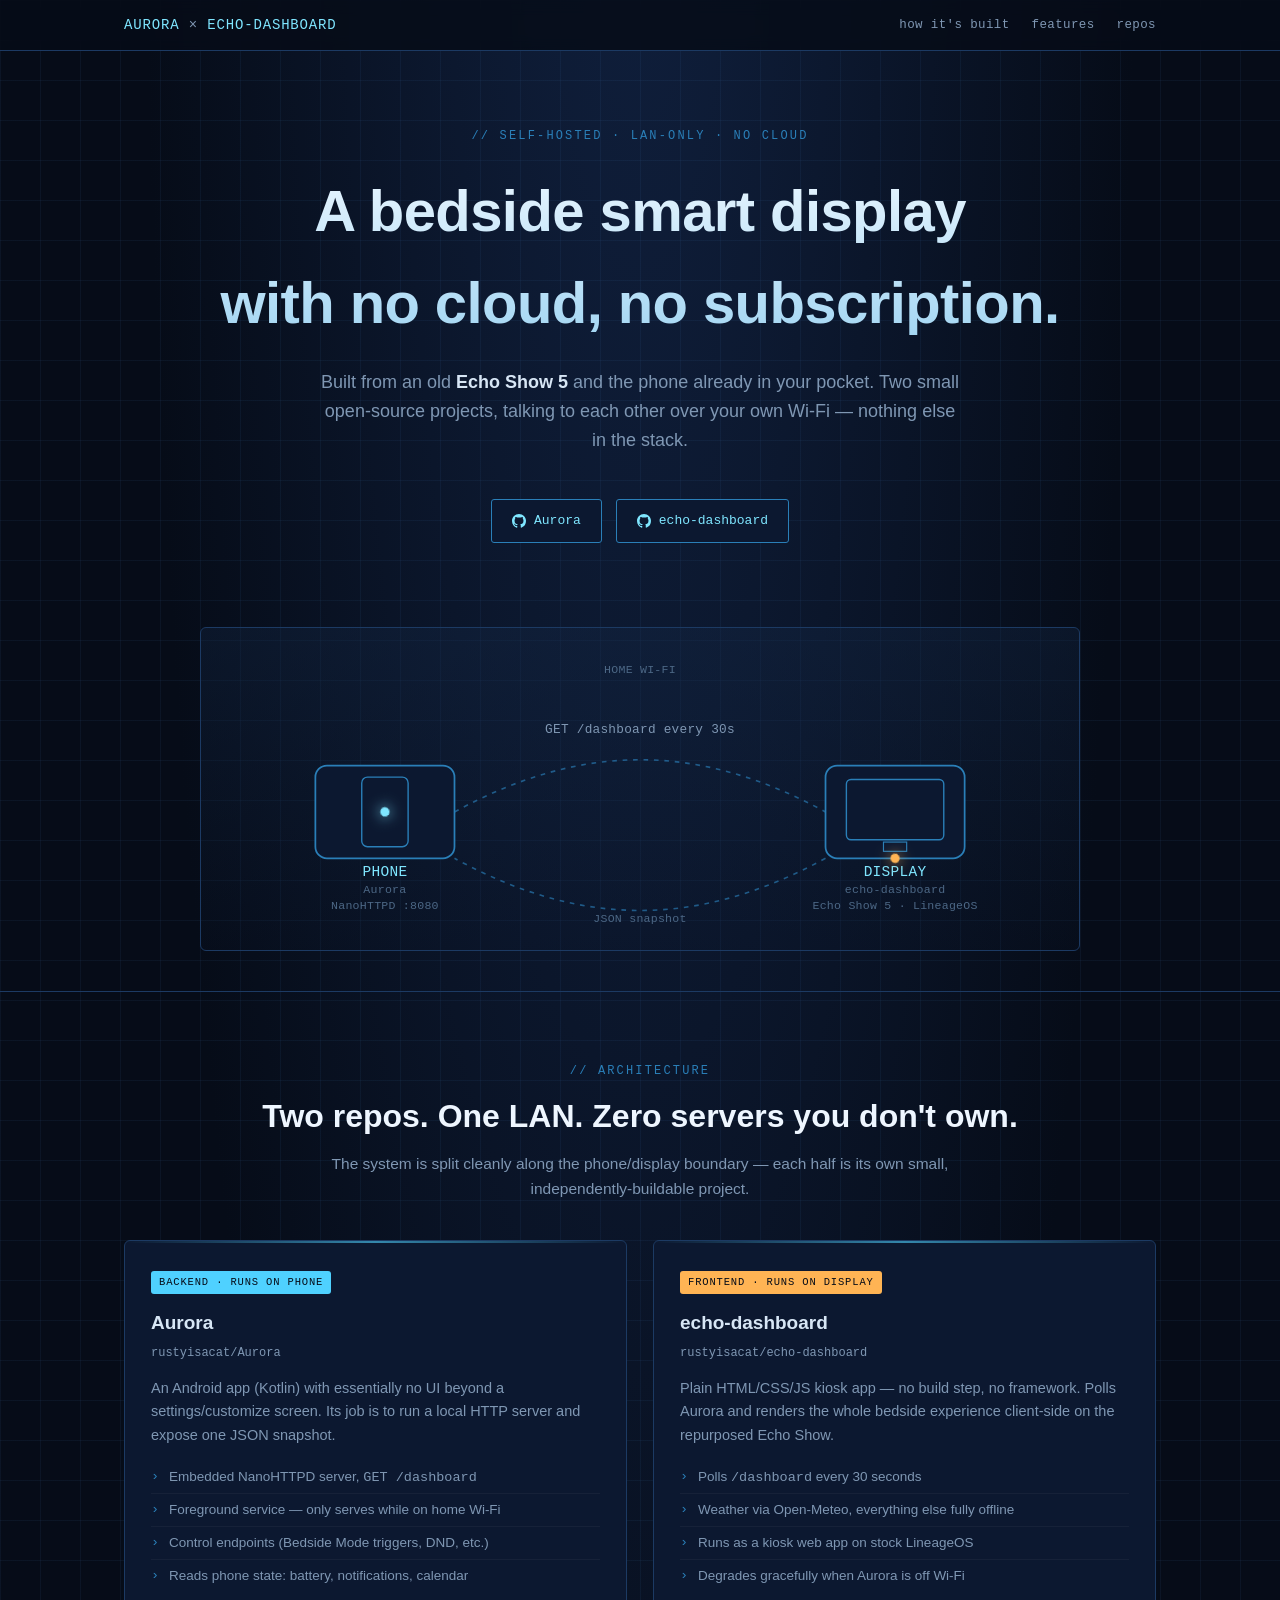
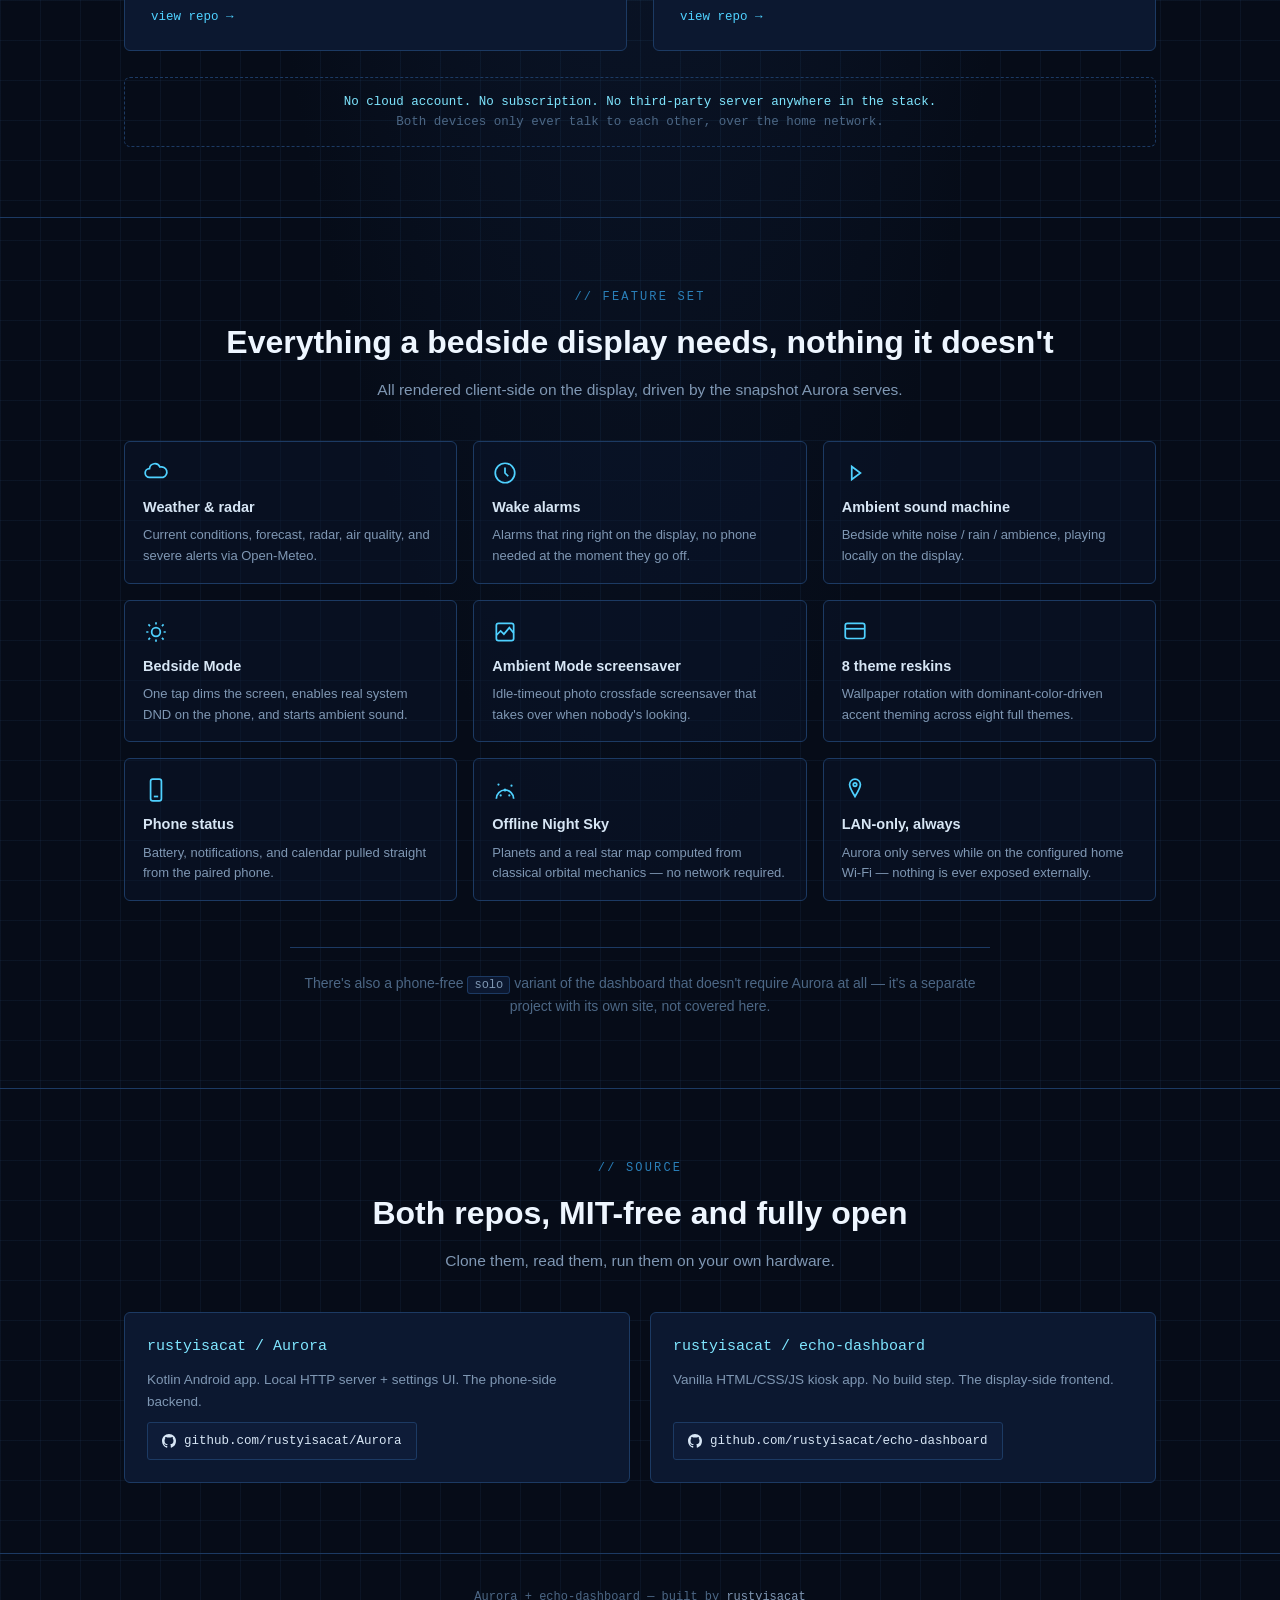
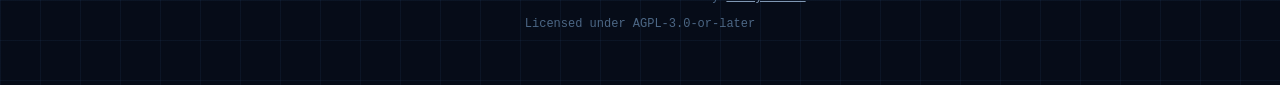
==== docs/index.html @ cd474be0 "Add GitHub Pages landing site" ====
<!DOCTYPE html>
<html lang="en">
<head>
<meta charset="UTF-8">
<meta name="viewport" content="width=device-width, initial-scale=1.0">
<title>Aurora + echo-dashboard — a bedside smart display with no cloud</title>
<meta name="description" content="A self-hosted, two-device bedside smart display. No cloud account, no subscription, no third-party server. Built from an old Echo Show and an Android phone.">
<style>
  :root {
    --bg: #060c18;
    --bg2: #0a1428;
    --panel: #0c1830;
    --panel-border: #1c3a63;
    --grid-line: rgba(70, 130, 200, 0.08);
    --blue: #4fd1ff;
    --blue-dim: #2a7fb8;
    --blue-glow: #7fe6ff;
    --accent: #ffb454;
    --text: #d7e6f5;
    --text-dim: #7f97b3;
    --text-faint: #4c6785;
    --mono: "IBM Plex Mono", "SFMono-Regular", Consolas, "Liberation Mono", Menlo, monospace;
    --sans: -apple-system, BlinkMacSystemFont, "Segoe UI", Roboto, Helvetica, Arial, sans-serif;
  }

  * { box-sizing: border-box; }

  html { scroll-behavior: smooth; }

  body {
    margin: 0;
    background:
      linear-gradient(var(--grid-line) 1px, transparent 1px) 0 0 / 40px 40px,
      linear-gradient(90deg, var(--grid-line) 1px, transparent 1px) 0 0 / 40px 40px,
      radial-gradient(ellipse at 50% -10%, #10203e 0%, var(--bg) 55%);
    background-color: var(--bg);
    color: var(--text);
    font-family: var(--sans);
    line-height: 1.6;
  }

  a { color: var(--blue); }

  .mono { font-family: var(--mono); }

  .wrap {
    max-width: 1080px;
    margin: 0 auto;
    padding: 0 24px;
  }

  /* ---------- top bar ---------- */
  .topbar {
    position: sticky;
    top: 0;
    z-index: 50;
    background: rgba(6, 12, 24, 0.85);
    backdrop-filter: blur(8px);
    border-bottom: 1px solid var(--panel-border);
  }
  .topbar .wrap {
    display: flex;
    align-items: center;
    justify-content: space-between;
    padding-top: 14px;
    padding-bottom: 14px;
  }
  .brand {
    font-family: var(--mono);
    font-size: 14px;
    letter-spacing: 0.06em;
    color: var(--blue-glow);
  }
  .brand .dim { color: var(--text-dim); }
  .navlinks { display: flex; gap: 22px; }
  .navlinks a {
    font-family: var(--mono);
    font-size: 12.5px;
    text-decoration: none;
    color: var(--text-dim);
    letter-spacing: 0.03em;
    transition: color .15s;
  }
  .navlinks a:hover { color: var(--blue-glow); }

  /* ---------- hero ---------- */
  .hero {
    padding: 76px 0 40px;
    text-align: center;
    position: relative;
  }
  .kicker {
    font-family: var(--mono);
    font-size: 12px;
    letter-spacing: 0.18em;
    text-transform: uppercase;
    color: var(--blue-dim);
    margin-bottom: 18px;
  }
  .kicker::before { content: "// "; color: var(--blue-dim); }
  h1 {
    font-size: clamp(34px, 6vw, 58px);
    margin: 0 0 18px;
    letter-spacing: -0.01em;
    background: linear-gradient(180deg, #eaf6ff 0%, #9fd4f2 100%);
    -webkit-background-clip: text;
    background-clip: text;
    color: transparent;
  }
  .pitch {
    max-width: 640px;
    margin: 0 auto 44px;
    font-size: 18px;
    color: var(--text-dim);
  }
  .pitch b { color: var(--text); font-weight: 600; }

  .cta-row {
    display: flex;
    gap: 14px;
    justify-content: center;
    flex-wrap: wrap;
    margin-bottom: 64px;
  }
  .btn {
    font-family: var(--mono);
    font-size: 13px;
    text-decoration: none;
    padding: 11px 20px;
    border-radius: 3px;
    border: 1px solid var(--panel-border);
    color: var(--text);
    background: var(--panel);
    display: inline-flex;
    align-items: center;
    gap: 8px;
    transition: border-color .15s, background .15s, transform .15s;
  }
  .btn:hover { border-color: var(--blue); background: #0e1c38; transform: translateY(-1px); }
  .btn.primary { border-color: var(--blue-dim); color: var(--blue-glow); }
  .btn svg { width: 14px; height: 14px; }

  /* ---------- diagram ---------- */
  .diagram-wrap {
    position: relative;
    max-width: 900px;
    margin: 0 auto;
    padding: 20px 10px 0;
  }
  .diagram-frame {
    border: 1px solid var(--panel-border);
    border-radius: 6px;
    background: linear-gradient(180deg, rgba(20,40,70,0.35), rgba(10,20,40,0.15));
    padding: 10px;
  }
  .diagram-frame svg { display: block; width: 100%; height: auto; }

  .diag-label {
    font-family: var(--mono);
    fill: var(--text-dim);
    font-size: 11px;
    letter-spacing: 0.02em;
  }
  .diag-label.title { fill: var(--blue-glow); font-size: 12.5px; }
  .diag-label.dim { fill: var(--text-faint); font-size: 10px; }

  .node-box {
    fill: var(--panel);
    stroke: var(--panel-border);
    stroke-width: 1.5;
  }
  .node-box.active { stroke: var(--blue-dim); }

  .conn-line {
    stroke: var(--blue-dim);
    stroke-width: 1.4;
    fill: none;
    stroke-dasharray: 4 5;
    opacity: 0.65;
  }

  .pulse-dot {
    fill: var(--blue-glow);
    filter: drop-shadow(0 0 6px var(--blue-glow));
  }

  .beacon {
    fill: none;
    stroke: var(--blue);
    stroke-width: 1;
    opacity: 0;
  }

  @keyframes travel {
    0%   { offset-distance: 0%; opacity: 0; }
    6%   { opacity: 1; }
    92%  { opacity: 1; }
    100% { offset-distance: 100%; opacity: 0; }
  }
  .pulse-dot {
    offset-path: path("M 150,150 C 320,90 420,90 590,150");
    animation: travel 3.8s linear infinite;
  }
  .pulse-dot.reverse {
    offset-path: path("M 590,190 C 420,250 320,250 150,190");
    animation: travel 3.8s linear infinite;
    animation-delay: 1.9s;
    fill: var(--accent);
    filter: drop-shadow(0 0 6px var(--accent));
  }

  @keyframes ring {
    0%   { opacity: 0; }
    5%   { opacity: 0.9; }
    100% { opacity: 0; }
  }
  .wifi-arc { animation: ring 3s ease-out infinite; transform-origin: 370px 60px; }
  .wifi-arc.a2 { animation-delay: .35s; }
  .wifi-arc.a3 { animation-delay: .7s; }

  /* ---------- sections ---------- */
  section { padding: 70px 0; border-top: 1px solid var(--panel-border); }
  .section-head { margin-bottom: 38px; text-align: center; }
  .section-head .kicker { margin-bottom: 10px; }
  h2 {
    font-size: clamp(24px, 4vw, 32px);
    margin: 0 0 10px;
    color: #eef6ff;
  }
  .section-sub {
    color: var(--text-dim);
    max-width: 620px;
    margin: 0 auto;
    font-size: 15.5px;
  }

  /* how it's built */
  .split {
    display: grid;
    grid-template-columns: 1fr 1fr;
    gap: 26px;
  }
  @media (max-width: 720px) { .split { grid-template-columns: 1fr; } }

  .panel {
    border: 1px solid var(--panel-border);
    background: var(--panel);
    border-radius: 6px;
    padding: 26px 26px 22px;
    position: relative;
    overflow: hidden;
  }
  .panel::before {
    content: "";
    position: absolute;
    top: 0; left: 0; right: 0;
    height: 2px;
    background: linear-gradient(90deg, transparent, var(--blue), transparent);
    opacity: .6;
  }
  .panel-tag {
    display: inline-block;
    font-family: var(--mono);
    font-size: 10.5px;
    letter-spacing: 0.08em;
    text-transform: uppercase;
    color: var(--bg);
    background: var(--blue);
    padding: 3px 8px;
    border-radius: 3px;
    margin-bottom: 14px;
  }
  .panel-tag.alt { background: var(--accent); }
  .panel h3 { margin: 0 0 6px; font-size: 19px; color: var(--text); }
  .panel .repo {
    font-family: var(--mono);
    font-size: 12px;
    color: var(--text-dim);
    margin-bottom: 14px;
    display: block;
  }
  .panel p { color: var(--text-dim); font-size: 14.5px; margin: 0 0 14px; }
  .panel ul {
    margin: 0;
    padding-left: 0;
    list-style: none;
    font-size: 13.5px;
    color: var(--text-dim);
  }
  .panel ul li {
    padding: 5px 0 5px 18px;
    position: relative;
    border-top: 1px solid rgba(255,255,255,0.04);
  }
  .panel ul li:first-child { border-top: none; }
  .panel ul li::before {
    content: "›";
    position: absolute;
    left: 0;
    color: var(--blue-dim);
    font-family: var(--mono);
  }
  .panel a.repolink {
    display: inline-flex;
    align-items: center;
    gap: 6px;
    margin-top: 16px;
    font-family: var(--mono);
    font-size: 12.5px;
    text-decoration: none;
    color: var(--blue);
  }
  .panel a.repolink:hover { color: var(--blue-glow); }

  .lan-note {
    margin-top: 26px;
    text-align: center;
    font-family: var(--mono);
    font-size: 12.5px;
    color: var(--text-faint);
    border: 1px dashed var(--panel-border);
    border-radius: 6px;
    padding: 14px 18px;
  }
  .lan-note b { color: var(--blue-glow); font-weight: 500; }

  /* features */
  .feature-grid {
    display: grid;
    grid-template-columns: repeat(3, 1fr);
    gap: 16px;
  }
  @media (max-width: 860px) { .feature-grid { grid-template-columns: repeat(2, 1fr); } }
  @media (max-width: 560px) { .feature-grid { grid-template-columns: 1fr; } }

  .feature {
    border: 1px solid var(--panel-border);
    background: rgba(12, 24, 48, 0.4);
    border-radius: 6px;
    padding: 18px 18px 16px;
    transition: border-color .15s, background .15s;
  }
  .feature:hover { border-color: var(--blue-dim); background: rgba(12,24,48,0.7); }
  .feature .icon {
    width: 26px; height: 26px;
    margin-bottom: 10px;
    color: var(--blue);
  }
  .feature .icon svg { width: 100%; height: 100%; }
  .feature h4 {
    margin: 0 0 6px;
    font-size: 14.5px;
    color: var(--text);
    font-weight: 600;
  }
  .feature p {
    margin: 0;
    font-size: 13px;
    color: var(--text-dim);
  }

  /* solo note */
  .solo-note {
    max-width: 700px;
    margin: 46px auto 0;
    text-align: center;
    font-size: 14px;
    color: var(--text-faint);
    border-top: 1px solid var(--panel-border);
    padding-top: 24px;
  }
  .solo-note .mono-tag {
    font-family: var(--mono);
    color: var(--text-dim);
    background: var(--panel);
    border: 1px solid var(--panel-border);
    padding: 1px 6px;
    border-radius: 3px;
    font-size: 12px;
  }

  /* repos section */
  .repo-grid {
    display: grid;
    grid-template-columns: 1fr 1fr;
    gap: 20px;
  }
  @media (max-width: 720px) { .repo-grid { grid-template-columns: 1fr; } }
  .repo-card {
    border: 1px solid var(--panel-border);
    border-radius: 6px;
    padding: 22px;
    background: var(--panel);
    display: flex;
    flex-direction: column;
    gap: 10px;
  }
  .repo-card .name {
    font-family: var(--mono);
    color: var(--blue-glow);
    font-size: 15px;
  }
  .repo-card .desc { color: var(--text-dim); font-size: 13.5px; }
  .repo-card a.gh {
    margin-top: auto;
    align-self: flex-start;
    font-family: var(--mono);
    font-size: 12.5px;
    color: var(--text);
    background: #0e1c38;
    border: 1px solid var(--panel-border);
    padding: 8px 14px;
    border-radius: 3px;
    text-decoration: none;
    display: inline-flex;
    align-items: center;
    gap: 8px;
  }
  .repo-card a.gh:hover { border-color: var(--blue); color: var(--blue-glow); }

  footer {
    border-top: 1px solid var(--panel-border);
    padding: 34px 0 50px;
    text-align: center;
    color: var(--text-faint);
    font-family: var(--mono);
    font-size: 12px;
  }
  footer a { color: var(--text-dim); }
  footer .license { margin-top: 8px; }
</style>
</head>
<body>

<div class="topbar">
  <div class="wrap">
    <div class="brand">AURORA <span class="dim">×</span> ECHO-DASHBOARD</div>
    <div class="navlinks">
      <a href="#built">how it's built</a>
      <a href="#features">features</a>
      <a href="#repos">repos</a>
    </div>
  </div>
</div>

<header class="hero">
  <div class="wrap">
    <div class="kicker">self-hosted · LAN-only · no cloud</div>
    <h1>A bedside smart display<br>with no cloud, no subscription.</h1>
    <p class="pitch">Built from an old <b>Echo Show 5</b> and the phone already in your pocket. Two small
    open-source projects, talking to each other over your own Wi-Fi — nothing else in the stack.</p>

    <div class="cta-row">
      <a class="btn primary" href="https://github.com/rustyisacat/Aurora" target="_blank" rel="noopener">
        <svg viewBox="0 0 16 16"><path fill="currentColor" d="M8 0C3.58 0 0 3.58 0 8c0 3.54 2.29 6.53 5.47 7.59.4.07.55-.17.55-.38 0-.19-.01-.82-.01-1.49-2.01.37-2.53-.49-2.69-.94-.09-.23-.48-.94-.82-1.13-.28-.15-.68-.52-.01-.53.63-.01 1.08.58 1.23.82.72 1.21 1.87.87 2.33.66.07-.52.28-.87.51-1.07-1.78-.2-3.64-.89-3.64-3.95 0-.87.31-1.59.82-2.15-.08-.2-.36-1.02.08-2.12 0 0 .67-.21 2.2.82.64-.18 1.32-.27 2-.27.68 0 1.36.09 2 .27 1.53-1.04 2.2-.82 2.2-.82.44 1.1.16 1.92.08 2.12.51.56.82 1.27.82 2.15 0 3.07-1.87 3.75-3.65 3.95.29.25.54.73.54 1.48 0 1.07-.01 1.93-.01 2.2 0 .21.15.46.55.38A8.01 8.01 0 0 0 16 8c0-4.42-3.58-8-8-8z"/></svg>
        Aurora
      </a>
      <a class="btn primary" href="https://github.com/rustyisacat/echo-dashboard" target="_blank" rel="noopener">
        <svg viewBox="0 0 16 16"><path fill="currentColor" d="M8 0C3.58 0 0 3.58 0 8c0 3.54 2.29 6.53 5.47 7.59.4.07.55-.17.55-.38 0-.19-.01-.82-.01-1.49-2.01.37-2.53-.49-2.69-.94-.09-.23-.48-.94-.82-1.13-.28-.15-.68-.52-.01-.53.63-.01 1.08.58 1.23.82.72 1.21 1.87.87 2.33.66.07-.52.28-.87.51-1.07-1.78-.2-3.64-.89-3.64-3.95 0-.87.31-1.59.82-2.15-.08-.2-.36-1.02.08-2.12 0 0 .67-.21 2.2.82.64-.18 1.32-.27 2-.27.68 0 1.36.09 2 .27 1.53-1.04 2.2-.82 2.2-.82.44 1.1.16 1.92.08 2.12.51.56.82 1.27.82 2.15 0 3.07-1.87 3.75-3.65 3.95.29.25.54.73.54 1.48 0 1.07-.01 1.93-.01 2.2 0 .21.15.46.55.38A8.01 8.01 0 0 0 16 8c0-4.42-3.58-8-8-8z"/></svg>
        echo-dashboard
      </a>
    </div>

    <div class="diagram-wrap">
      <div class="diagram-frame">
        <svg viewBox="0 0 740 260" xmlns="http://www.w3.org/2000/svg">
          <!-- wifi ring emitter (phone) -->
          <g transform="translate(370,60)">
            <circle class="wifi-arc" r="14" stroke="var(--blue)" fill="none" opacity="0"/>
            <circle class="wifi-arc a2" r="24" stroke="var(--blue)" fill="none" opacity="0"/>
            <circle class="wifi-arc a3" r="34" stroke="var(--blue)" fill="none" opacity="0"/>
          </g>
          <text x="370" y="30" text-anchor="middle" class="diag-label dim">HOME WI-FI</text>

          <!-- phone node -->
          <rect x="90" y="110" width="120" height="80" rx="10" class="node-box active"/>
          <rect x="130" y="120" width="40" height="60" rx="5" fill="none" stroke="var(--blue-dim)" stroke-width="1.2"/>
          <text x="150" y="205" text-anchor="middle" class="diag-label title">PHONE</text>
          <text x="150" y="220" text-anchor="middle" class="diag-label dim">Aurora</text>
          <text x="150" y="234" text-anchor="middle" class="diag-label dim">NanoHTTPD :8080</text>

          <!-- display node -->
          <rect x="530" y="110" width="120" height="80" rx="10" class="node-box active"/>
          <rect x="548" y="122" width="84" height="52" rx="4" fill="none" stroke="var(--blue-dim)" stroke-width="1.2"/>
          <rect x="580" y="176" width="20" height="8" fill="none" stroke="var(--blue-dim)" stroke-width="1"/>
          <text x="590" y="205" text-anchor="middle" class="diag-label title">DISPLAY</text>
          <text x="590" y="220" text-anchor="middle" class="diag-label dim">echo-dashboard</text>
          <text x="590" y="234" text-anchor="middle" class="diag-label dim">Echo Show 5 · LineageOS</text>

          <!-- connecting lines -->
          <path class="conn-line" d="M 210,150 C 320,90 420,90 530,150"/>
          <path class="conn-line" d="M 530,190 C 420,250 320,250 210,190"/>

          <!-- traveling pulses -->
          <circle class="pulse-dot" r="4"/>
          <circle class="pulse-dot reverse" r="4"/>

          <text x="370" y="82" text-anchor="middle" class="diag-label mono">GET /dashboard every 30s</text>
          <text x="370" y="245" text-anchor="middle" class="diag-label dim mono">JSON snapshot</text>
        </svg>
      </div>
    </div>
  </div>
</header>

<section id="built">
  <div class="wrap">
    <div class="section-head">
      <div class="kicker">architecture</div>
      <h2>Two repos. One LAN. Zero servers you don't own.</h2>
      <p class="section-sub">The system is split cleanly along the phone/display boundary — each half is its own
      small, independently-buildable project.</p>
    </div>

    <div class="split">
      <div class="panel">
        <span class="panel-tag">backend · runs on phone</span>
        <h3>Aurora</h3>
        <span class="repo mono">rustyisacat/Aurora</span>
        <p>An Android app (Kotlin) with essentially no UI beyond a settings/customize screen. Its job is to run a
        local HTTP server and expose one JSON snapshot.</p>
        <ul>
          <li>Embedded NanoHTTPD server, <code class="mono">GET /dashboard</code></li>
          <li>Foreground service — only serves while on home Wi-Fi</li>
          <li>Control endpoints (Bedside Mode triggers, DND, etc.)</li>
          <li>Reads phone state: battery, notifications, calendar</li>
        </ul>
        <a class="repolink" href="https://github.com/rustyisacat/Aurora" target="_blank" rel="noopener">view repo →</a>
      </div>

      <div class="panel">
        <span class="panel-tag alt">frontend · runs on display</span>
        <h3>echo-dashboard</h3>
        <span class="repo mono">rustyisacat/echo-dashboard</span>
        <p>Plain HTML/CSS/JS kiosk app — no build step, no framework. Polls Aurora and renders the whole bedside
        experience client-side on the repurposed Echo Show.</p>
        <ul>
          <li>Polls <code class="mono">/dashboard</code> every 30 seconds</li>
          <li>Weather via Open-Meteo, everything else fully offline</li>
          <li>Runs as a kiosk web app on stock LineageOS</li>
          <li>Degrades gracefully when Aurora is off Wi-Fi</li>
        </ul>
        <a class="repolink" href="https://github.com/rustyisacat/echo-dashboard" target="_blank" rel="noopener">view repo →</a>
      </div>
    </div>

    <div class="lan-note">
      <b>No cloud account. No subscription. No third-party server anywhere in the stack.</b><br>
      Both devices only ever talk to each other, over the home network.
    </div>
  </div>
</section>

<section id="features">
  <div class="wrap">
    <div class="section-head">
      <div class="kicker">feature set</div>
      <h2>Everything a bedside display needs, nothing it doesn't</h2>
      <p class="section-sub">All rendered client-side on the display, driven by the snapshot Aurora serves.</p>
    </div>

    <div class="feature-grid">
      <div class="feature">
        <div class="icon"><svg viewBox="0 0 24 24" fill="none" stroke="currentColor" stroke-width="1.6"><path d="M6 16a4 4 0 010-8 5 5 0 019.6-1.5A4.5 4.5 0 0118.5 16H6z"/></svg></div>
        <h4>Weather &amp; radar</h4>
        <p>Current conditions, forecast, radar, air quality, and severe alerts via Open-Meteo.</p>
      </div>
      <div class="feature">
        <div class="icon"><svg viewBox="0 0 24 24" fill="none" stroke="currentColor" stroke-width="1.6"><circle cx="12" cy="12" r="9"/><path d="M12 7v5l3 3"/></svg></div>
        <h4>Wake alarms</h4>
        <p>Alarms that ring right on the display, no phone needed at the moment they go off.</p>
      </div>
      <div class="feature">
        <div class="icon"><svg viewBox="0 0 24 24" fill="none" stroke="currentColor" stroke-width="1.6"><path d="M9 18V6l8 6-8 6z"/></svg></div>
        <h4>Ambient sound machine</h4>
        <p>Bedside white noise / rain / ambience, playing locally on the display.</p>
      </div>
      <div class="feature">
        <div class="icon"><svg viewBox="0 0 24 24" fill="none" stroke="currentColor" stroke-width="1.6"><path d="M12 3v2M12 19v2M5 5l1.5 1.5M17.5 17.5L19 19M3 12h2M19 12h2M5 19l1.5-1.5M17.5 6.5L19 5"/><circle cx="12" cy="12" r="4"/></svg></div>
        <h4>Bedside Mode</h4>
        <p>One tap dims the screen, enables real system DND on the phone, and starts ambient sound.</p>
      </div>
      <div class="feature">
        <div class="icon"><svg viewBox="0 0 24 24" fill="none" stroke="currentColor" stroke-width="1.6"><rect x="4" y="4" width="16" height="16" rx="2"/><path d="M4 15l4-4 3 3 5-6 4 5"/></svg></div>
        <h4>Ambient Mode screensaver</h4>
        <p>Idle-timeout photo crossfade screensaver that takes over when nobody's looking.</p>
      </div>
      <div class="feature">
        <div class="icon"><svg viewBox="0 0 24 24" fill="none" stroke="currentColor" stroke-width="1.6"><rect x="3" y="4" width="18" height="14" rx="2"/><path d="M3 9h18"/></svg></div>
        <h4>8 theme reskins</h4>
        <p>Wallpaper rotation with dominant-color-driven accent theming across eight full themes.</p>
      </div>
      <div class="feature">
        <div class="icon"><svg viewBox="0 0 24 24" fill="none" stroke="currentColor" stroke-width="1.6"><rect x="7" y="2" width="10" height="20" rx="2"/><path d="M10 18h4"/></svg></div>
        <h4>Phone status</h4>
        <p>Battery, notifications, and calendar pulled straight from the paired phone.</p>
      </div>
      <div class="feature">
        <div class="icon"><svg viewBox="0 0 24 24" fill="none" stroke="currentColor" stroke-width="1.6"><circle cx="12" cy="12" r="1.4" fill="currentColor" stroke="none"/><circle cx="6" cy="7" r="1" fill="currentColor" stroke="none"/><circle cx="18" cy="8" r="1" fill="currentColor" stroke="none"/><circle cx="16" cy="17" r="1" fill="currentColor" stroke="none"/><circle cx="8" cy="17" r="1" fill="currentColor" stroke="none"/><path d="M4 20a8 8 0 0116 0"/></svg></div>
        <h4>Offline Night Sky</h4>
        <p>Planets and a real star map computed from classical orbital mechanics — no network required.</p>
      </div>
      <div class="feature">
        <div class="icon"><svg viewBox="0 0 24 24" fill="none" stroke="currentColor" stroke-width="1.6"><path d="M12 2a5 5 0 015 5c0 3-5 11-5 11S7 10 7 7a5 5 0 015-5z"/><circle cx="12" cy="7" r="1.6"/></svg></div>
        <h4>LAN-only, always</h4>
        <p>Aurora only serves while on the configured home Wi-Fi — nothing is ever exposed externally.</p>
      </div>
    </div>

    <div class="solo-note">
      There's also a phone-free <span class="mono-tag">solo</span> variant of the dashboard that doesn't require
      Aurora at all — it's a separate project with its own site, not covered here.
    </div>
  </div>
</section>

<section id="repos">
  <div class="wrap">
    <div class="section-head">
      <div class="kicker">source</div>
      <h2>Both repos, MIT-free and fully open</h2>
      <p class="section-sub">Clone them, read them, run them on your own hardware.</p>
    </div>
    <div class="repo-grid">
      <div class="repo-card">
        <span class="name">rustyisacat / Aurora</span>
        <span class="desc">Kotlin Android app. Local HTTP server + settings UI. The phone-side backend.</span>
        <a class="gh" href="https://github.com/rustyisacat/Aurora" target="_blank" rel="noopener">
          <svg viewBox="0 0 16 16" width="14" height="14"><path fill="currentColor" d="M8 0C3.58 0 0 3.58 0 8c0 3.54 2.29 6.53 5.47 7.59.4.07.55-.17.55-.38 0-.19-.01-.82-.01-1.49-2.01.37-2.53-.49-2.69-.94-.09-.23-.48-.94-.82-1.13-.28-.15-.68-.52-.01-.53.63-.01 1.08.58 1.23.82.72 1.21 1.87.87 2.33.66.07-.52.28-.87.51-1.07-1.78-.2-3.64-.89-3.64-3.95 0-.87.31-1.59.82-2.15-.08-.2-.36-1.02.08-2.12 0 0 .67-.21 2.2.82.64-.18 1.32-.27 2-.27.68 0 1.36.09 2 .27 1.53-1.04 2.2-.82 2.2-.82.44 1.1.16 1.92.08 2.12.51.56.82 1.27.82 2.15 0 3.07-1.87 3.75-3.65 3.95.29.25.54.73.54 1.48 0 1.07-.01 1.93-.01 2.2 0 .21.15.46.55.38A8.01 8.01 0 0 0 16 8c0-4.42-3.58-8-8-8z"/></svg>
          github.com/rustyisacat/Aurora
        </a>
      </div>
      <div class="repo-card">
        <span class="name">rustyisacat / echo-dashboard</span>
        <span class="desc">Vanilla HTML/CSS/JS kiosk app. No build step. The display-side frontend.</span>
        <a class="gh" href="https://github.com/rustyisacat/echo-dashboard" target="_blank" rel="noopener">
          <svg viewBox="0 0 16 16" width="14" height="14"><path fill="currentColor" d="M8 0C3.58 0 0 3.58 0 8c0 3.54 2.29 6.53 5.47 7.59.4.07.55-.17.55-.38 0-.19-.01-.82-.01-1.49-2.01.37-2.53-.49-2.69-.94-.09-.23-.48-.94-.82-1.13-.28-.15-.68-.52-.01-.53.63-.01 1.08.58 1.23.82.72 1.21 1.87.87 2.33.66.07-.52.28-.87.51-1.07-1.78-.2-3.64-.89-3.64-3.95 0-.87.31-1.59.82-2.15-.08-.2-.36-1.02.08-2.12 0 0 .67-.21 2.2.82.64-.18 1.32-.27 2-.27.68 0 1.36.09 2 .27 1.53-1.04 2.2-.82 2.2-.82.44 1.1.16 1.92.08 2.12.51.56.82 1.27.82 2.15 0 3.07-1.87 3.75-3.65 3.95.29.25.54.73.54 1.48 0 1.07-.01 1.93-.01 2.2 0 .21.15.46.55.38A8.01 8.01 0 0 0 16 8c0-4.42-3.58-8-8-8z"/></svg>
          github.com/rustyisacat/echo-dashboard
        </a>
      </div>
    </div>
  </div>
</section>

<footer>
  <div class="wrap">
    <div>Aurora + echo-dashboard — built by <a href="https://github.com/rustyisacat" target="_blank" rel="noopener">rustyisacat</a></div>
    <div class="license">Licensed under AGPL-3.0-or-later</div>
  </div>
</footer>

</body>
</html>
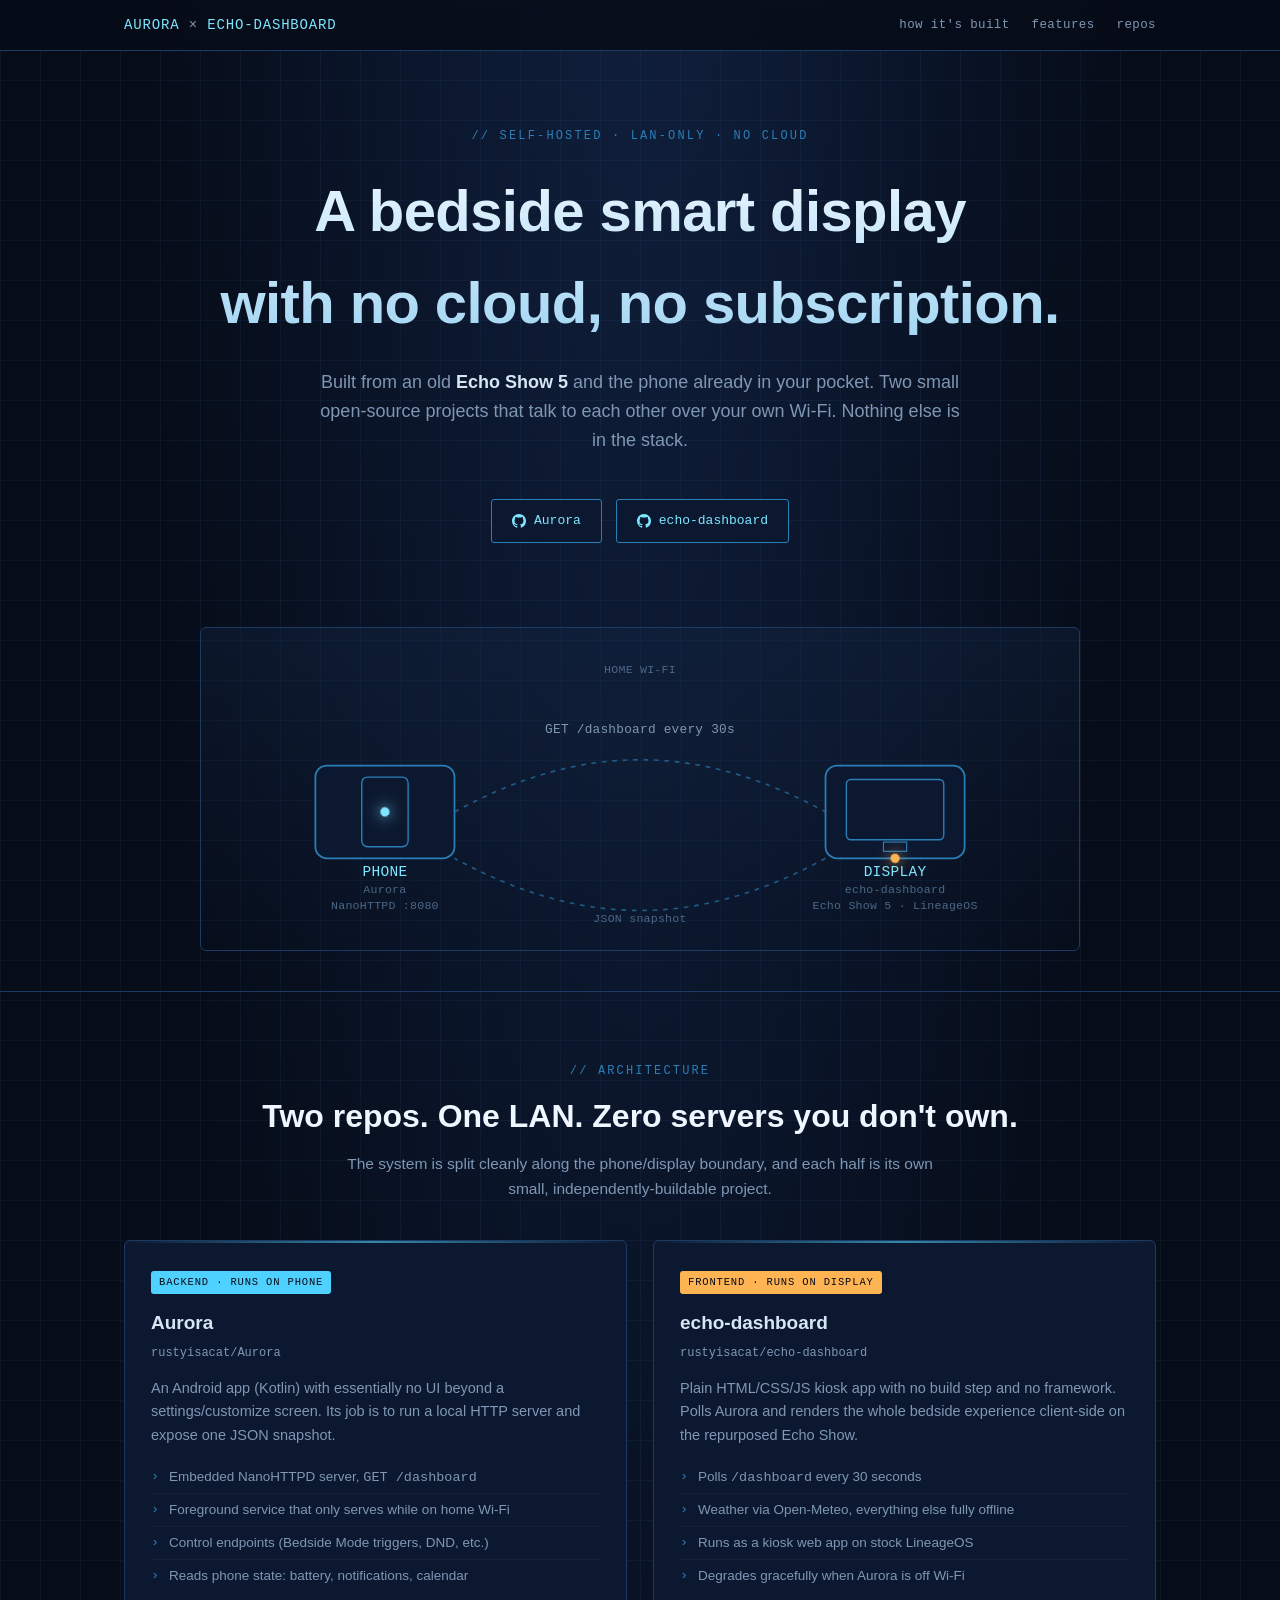
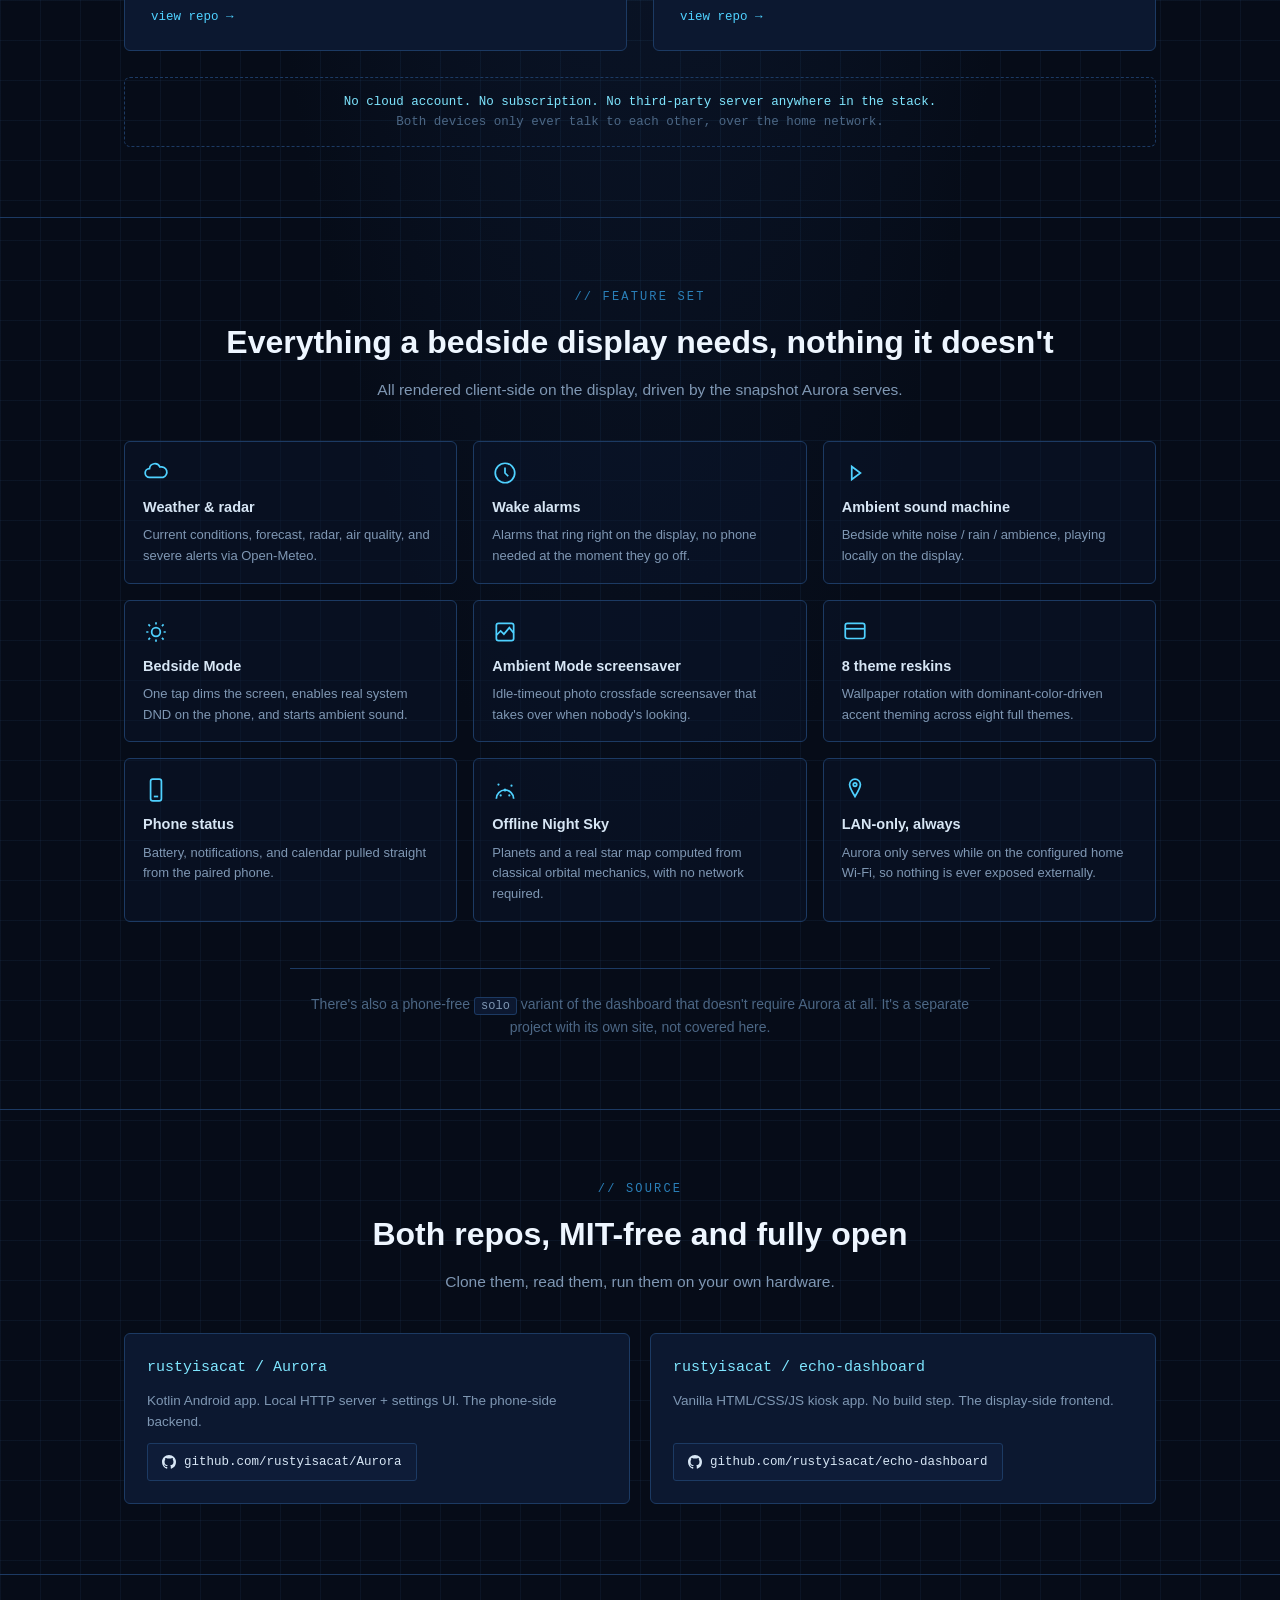
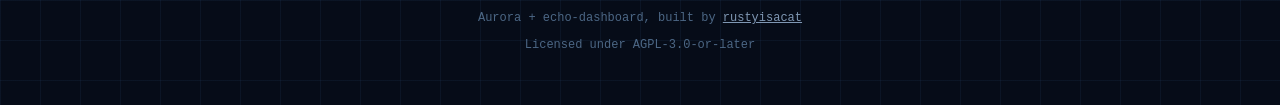
==== commit 4ce8f264: "Rewrite landing page copy without em dashes" ====
--- a/docs/index.html
+++ b/docs/index.html
@@ -3,7 +3,7 @@
 <head>
 <meta charset="UTF-8">
 <meta name="viewport" content="width=device-width, initial-scale=1.0">
-<title>Aurora + echo-dashboard — a bedside smart display with no cloud</title>
+<title>Aurora + echo-dashboard: a bedside smart display with no cloud</title>
 <meta name="description" content="A self-hosted, two-device bedside smart display. No cloud account, no subscription, no third-party server. Built from an old Echo Show and an Android phone.">
 <style>
   :root {
@@ -448,7 +448,7 @@
     <div class="kicker">self-hosted · LAN-only · no cloud</div>
     <h1>A bedside smart display<br>with no cloud, no subscription.</h1>
     <p class="pitch">Built from an old <b>Echo Show 5</b> and the phone already in your pocket. Two small
-    open-source projects, talking to each other over your own Wi-Fi — nothing else in the stack.</p>
+    open-source projects that talk to each other over your own Wi-Fi. Nothing else is in the stack.</p>
 
     <div class="cta-row">
       <a class="btn primary" href="https://github.com/rustyisacat/Aurora" target="_blank" rel="noopener">
@@ -508,7 +508,7 @@
     <div class="section-head">
       <div class="kicker">architecture</div>
       <h2>Two repos. One LAN. Zero servers you don't own.</h2>
-      <p class="section-sub">The system is split cleanly along the phone/display boundary — each half is its own
+      <p class="section-sub">The system is split cleanly along the phone/display boundary, and each half is its own
       small, independently-buildable project.</p>
     </div>
 
@@ -521,7 +521,7 @@
         local HTTP server and expose one JSON snapshot.</p>
         <ul>
           <li>Embedded NanoHTTPD server, <code class="mono">GET /dashboard</code></li>
-          <li>Foreground service — only serves while on home Wi-Fi</li>
+          <li>Foreground service that only serves while on home Wi-Fi</li>
           <li>Control endpoints (Bedside Mode triggers, DND, etc.)</li>
           <li>Reads phone state: battery, notifications, calendar</li>
         </ul>
@@ -532,7 +532,7 @@
         <span class="panel-tag alt">frontend · runs on display</span>
         <h3>echo-dashboard</h3>
         <span class="repo mono">rustyisacat/echo-dashboard</span>
-        <p>Plain HTML/CSS/JS kiosk app — no build step, no framework. Polls Aurora and renders the whole bedside
+        <p>Plain HTML/CSS/JS kiosk app with no build step and no framework. Polls Aurora and renders the whole bedside
         experience client-side on the repurposed Echo Show.</p>
         <ul>
           <li>Polls <code class="mono">/dashboard</code> every 30 seconds</li>
@@ -598,18 +598,18 @@
       <div class="feature">
         <div class="icon"><svg viewBox="0 0 24 24" fill="none" stroke="currentColor" stroke-width="1.6"><circle cx="12" cy="12" r="1.4" fill="currentColor" stroke="none"/><circle cx="6" cy="7" r="1" fill="currentColor" stroke="none"/><circle cx="18" cy="8" r="1" fill="currentColor" stroke="none"/><circle cx="16" cy="17" r="1" fill="currentColor" stroke="none"/><circle cx="8" cy="17" r="1" fill="currentColor" stroke="none"/><path d="M4 20a8 8 0 0116 0"/></svg></div>
         <h4>Offline Night Sky</h4>
-        <p>Planets and a real star map computed from classical orbital mechanics — no network required.</p>
+        <p>Planets and a real star map computed from classical orbital mechanics, with no network required.</p>
       </div>
       <div class="feature">
         <div class="icon"><svg viewBox="0 0 24 24" fill="none" stroke="currentColor" stroke-width="1.6"><path d="M12 2a5 5 0 015 5c0 3-5 11-5 11S7 10 7 7a5 5 0 015-5z"/><circle cx="12" cy="7" r="1.6"/></svg></div>
         <h4>LAN-only, always</h4>
-        <p>Aurora only serves while on the configured home Wi-Fi — nothing is ever exposed externally.</p>
+        <p>Aurora only serves while on the configured home Wi-Fi, so nothing is ever exposed externally.</p>
       </div>
     </div>
 
     <div class="solo-note">
       There's also a phone-free <span class="mono-tag">solo</span> variant of the dashboard that doesn't require
-      Aurora at all — it's a separate project with its own site, not covered here.
+      Aurora at all. It's a separate project with its own site, not covered here.
     </div>
   </div>
 </section>
@@ -644,7 +644,7 @@
 
 <footer>
   <div class="wrap">
-    <div>Aurora + echo-dashboard — built by <a href="https://github.com/rustyisacat" target="_blank" rel="noopener">rustyisacat</a></div>
+    <div>Aurora + echo-dashboard, built by <a href="https://github.com/rustyisacat" target="_blank" rel="noopener">rustyisacat</a></div>
     <div class="license">Licensed under AGPL-3.0-or-later</div>
   </div>
 </footer>
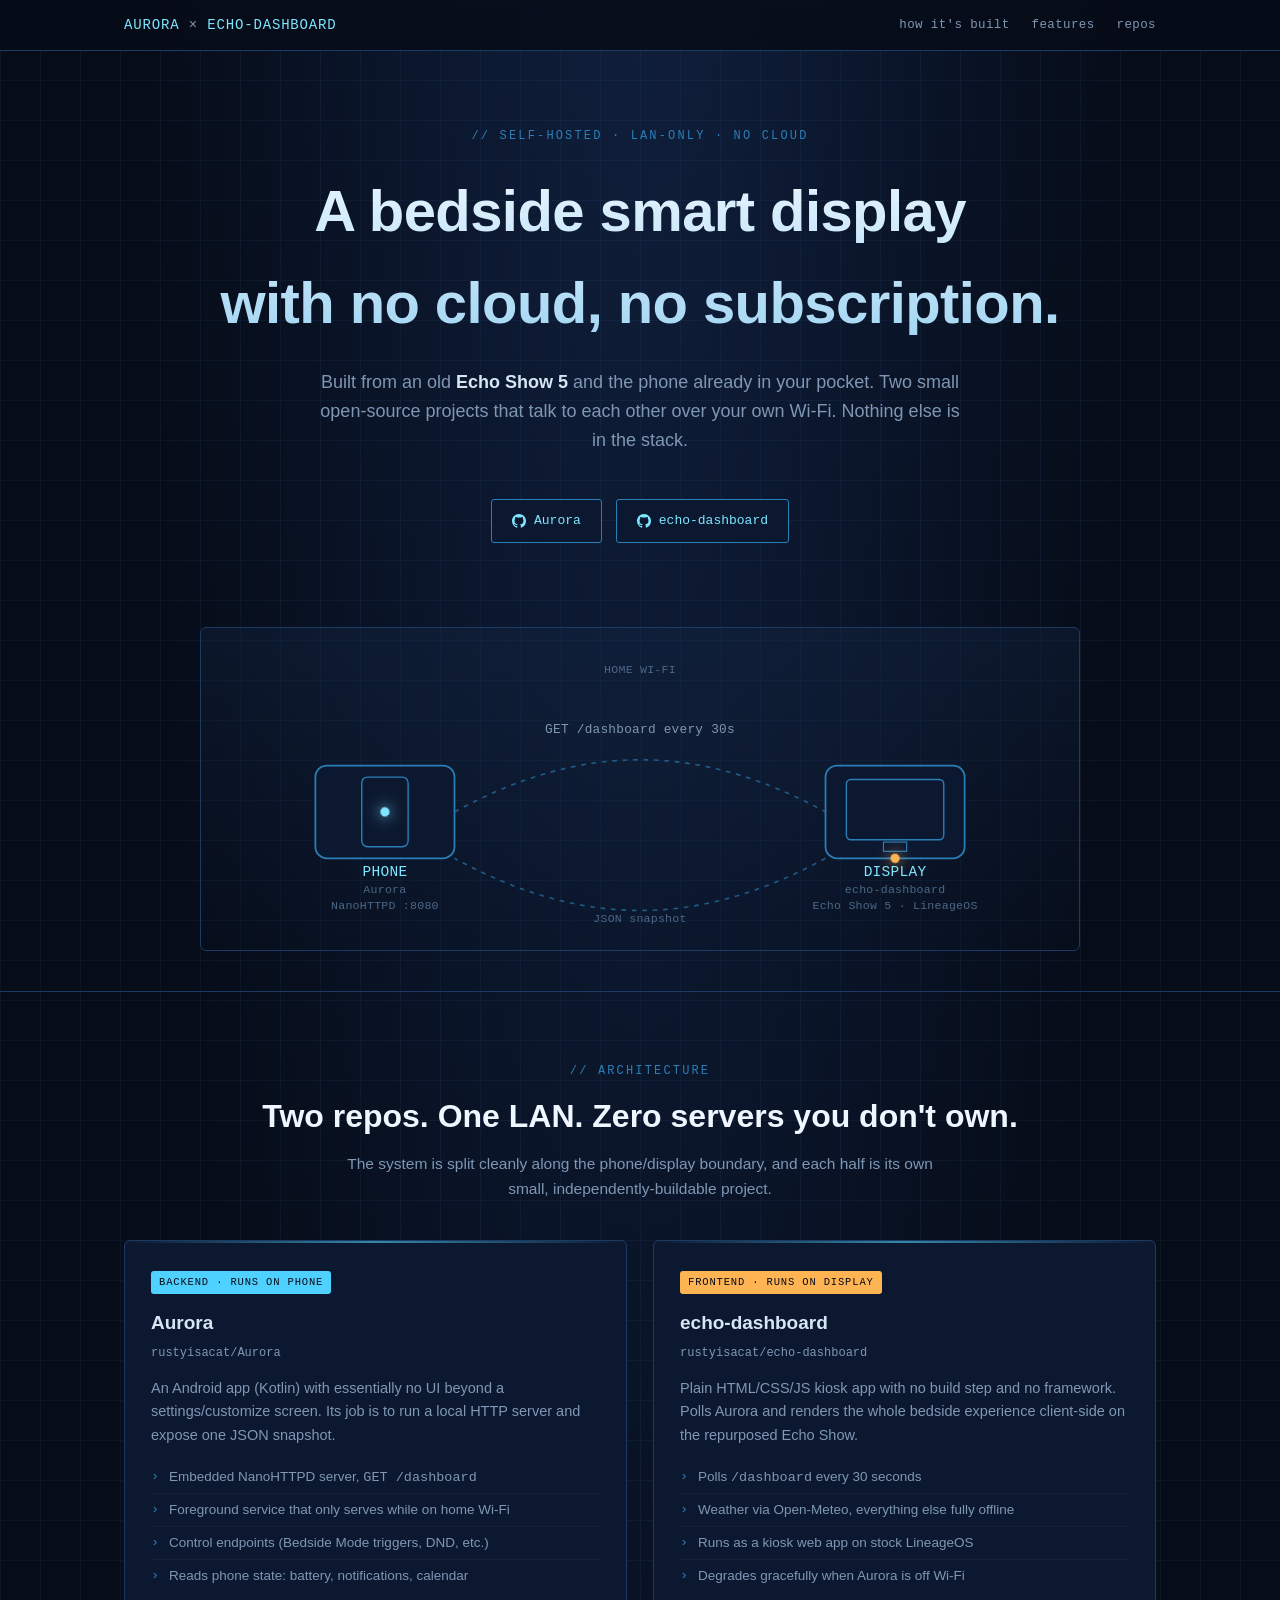
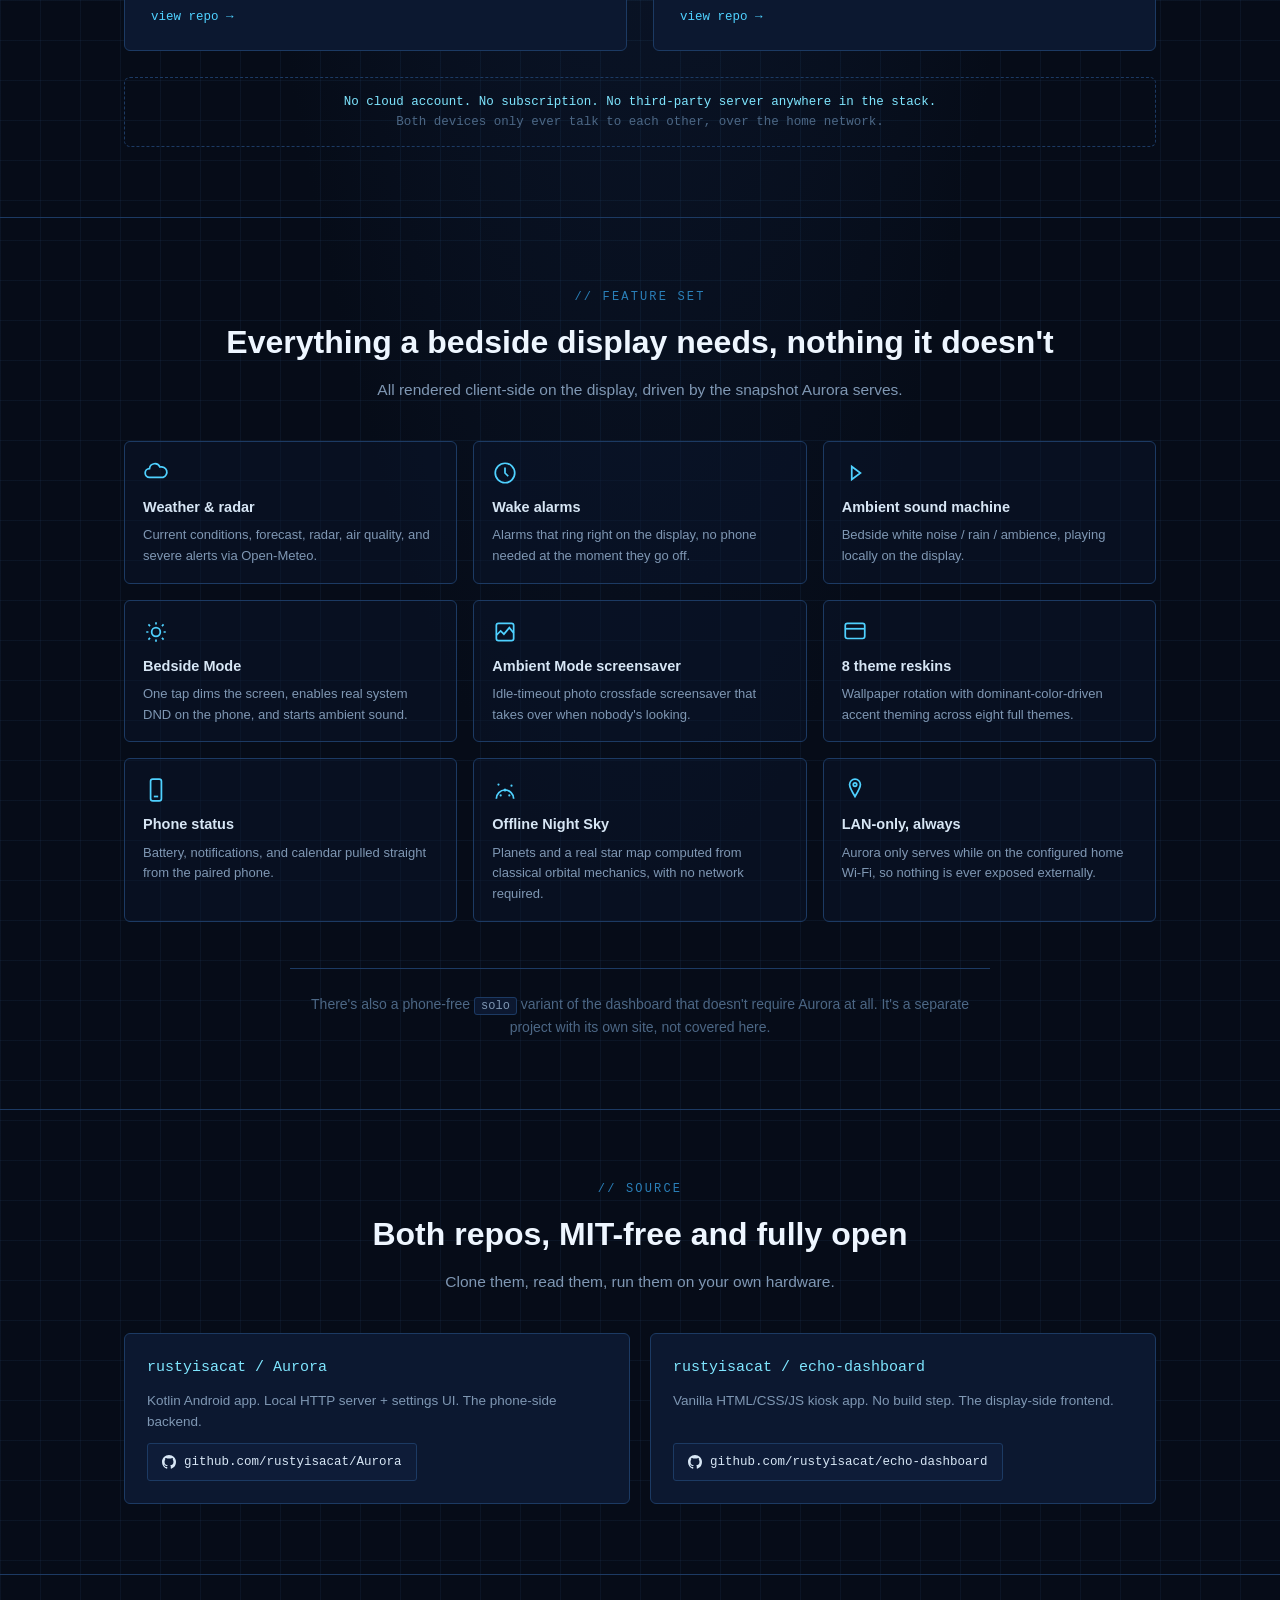
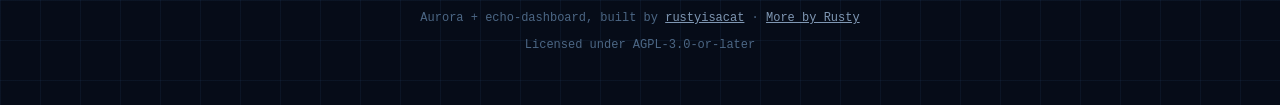
==== commit 669d72f2: "Link back to rusty.is-a.dev in the footer" ====
--- a/docs/index.html
+++ b/docs/index.html
@@ -644,7 +644,7 @@
 
 <footer>
   <div class="wrap">
-    <div>Aurora + echo-dashboard, built by <a href="https://github.com/rustyisacat" target="_blank" rel="noopener">rustyisacat</a></div>
+    <div>Aurora + echo-dashboard, built by <a href="https://github.com/rustyisacat" target="_blank" rel="noopener">rustyisacat</a> &middot; <a href="https://rusty.is-a.dev" target="_blank" rel="noopener">More by Rusty</a></div>
     <div class="license">Licensed under AGPL-3.0-or-later</div>
   </div>
 </footer>
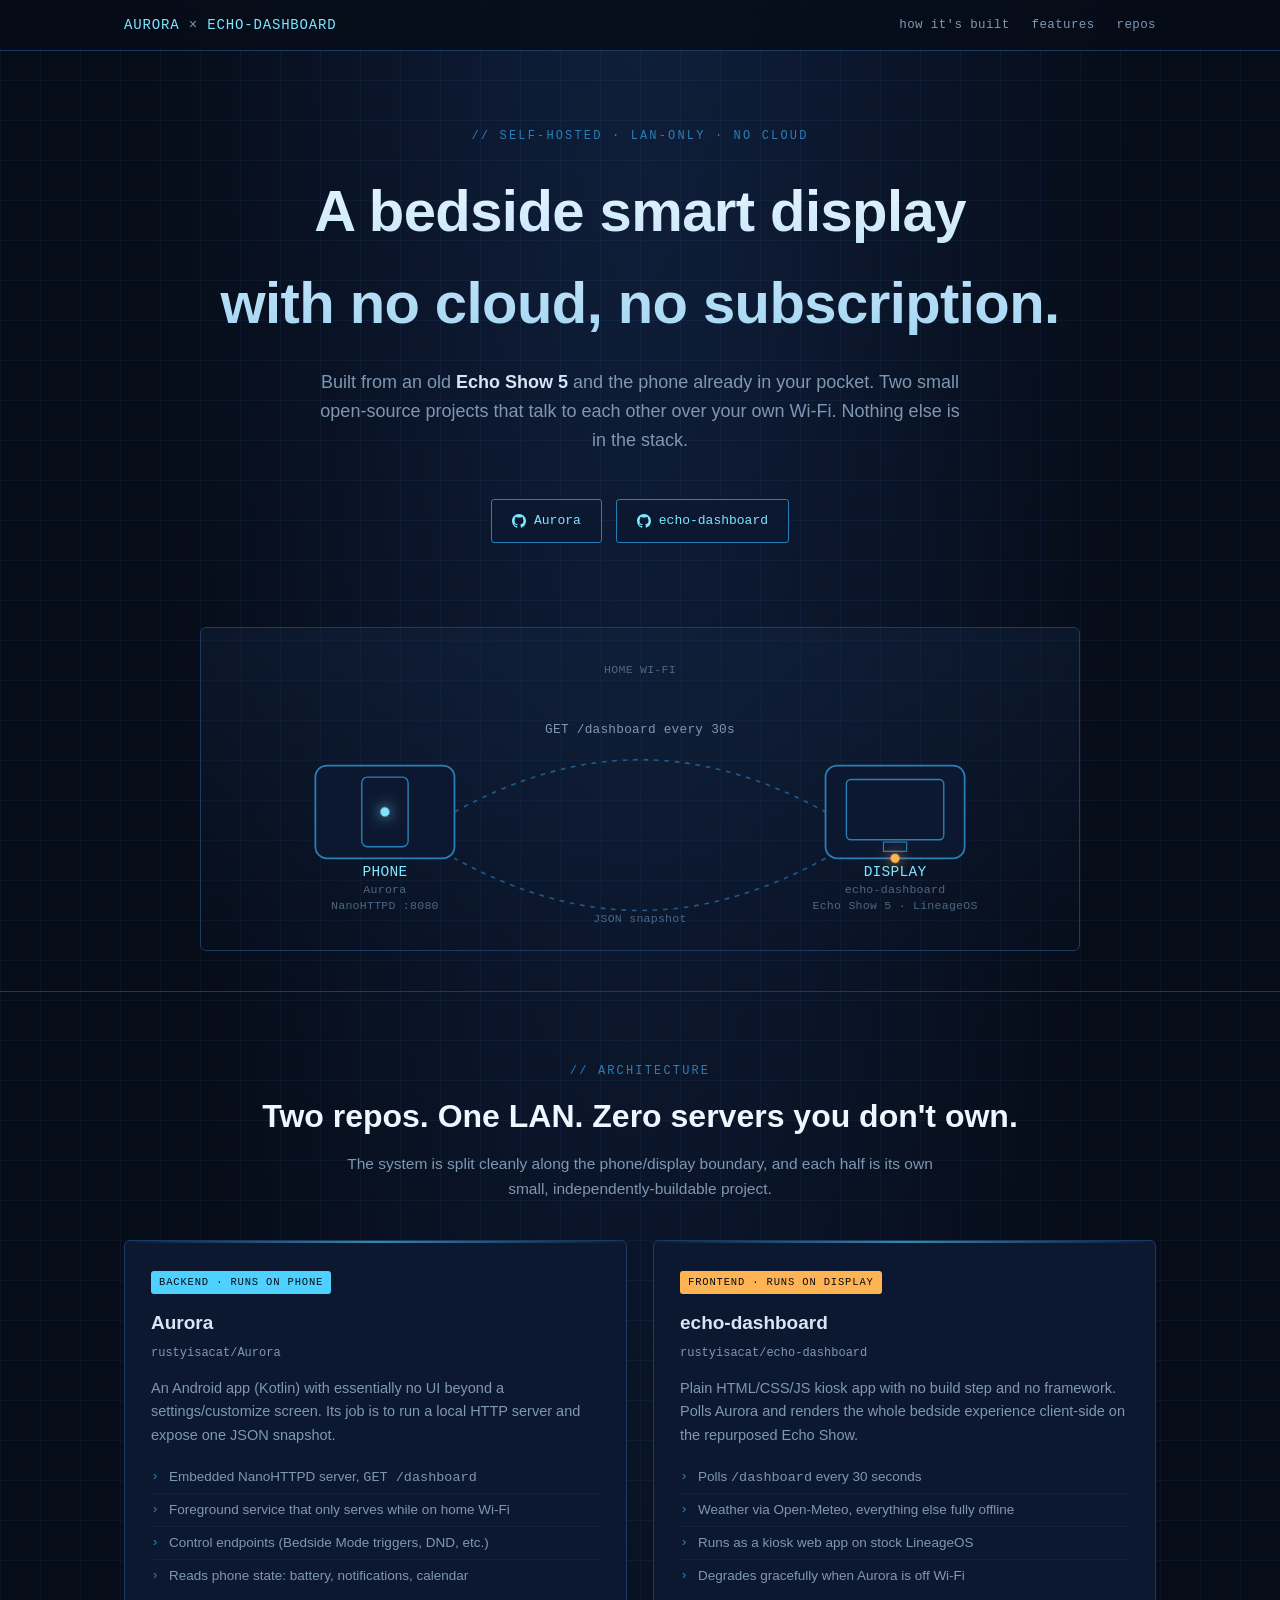
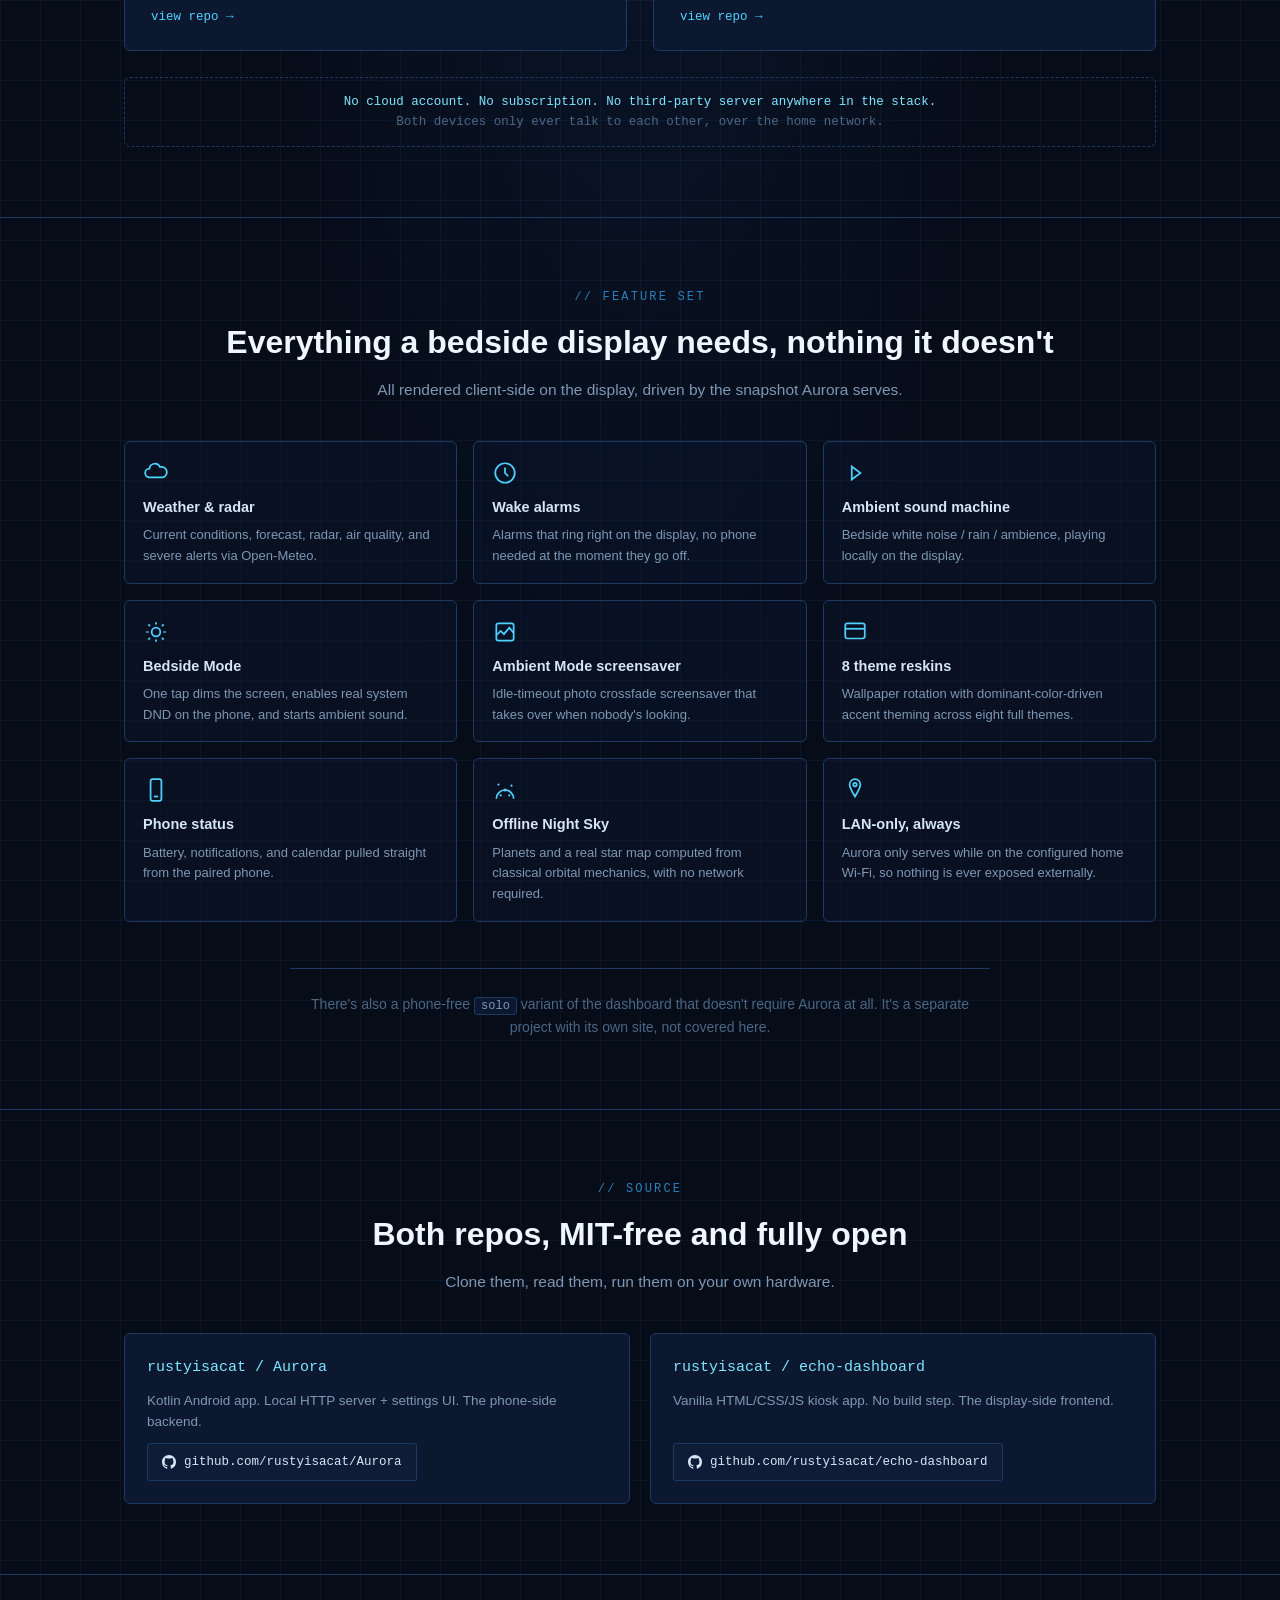
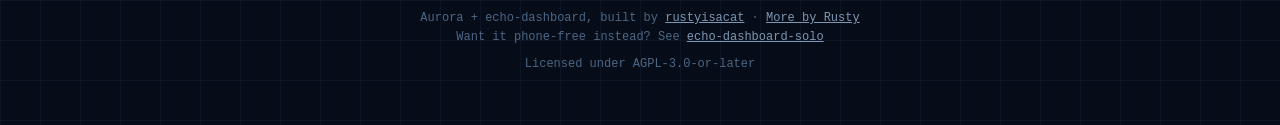
==== commit 7bfddf3e: "Cross-link to echo-dashboard-solo" ====
--- a/docs/index.html
+++ b/docs/index.html
@@ -645,6 +645,7 @@
 <footer>
   <div class="wrap">
     <div>Aurora + echo-dashboard, built by <a href="https://github.com/rustyisacat" target="_blank" rel="noopener">rustyisacat</a> &middot; <a href="https://rusty.is-a.dev" target="_blank" rel="noopener">More by Rusty</a></div>
+    <div>Want it phone-free instead? See <a href="https://rustyisacat.github.io/echo-dashboard-solo/" target="_blank" rel="noopener">echo-dashboard-solo</a></div>
     <div class="license">Licensed under AGPL-3.0-or-later</div>
   </div>
 </footer>
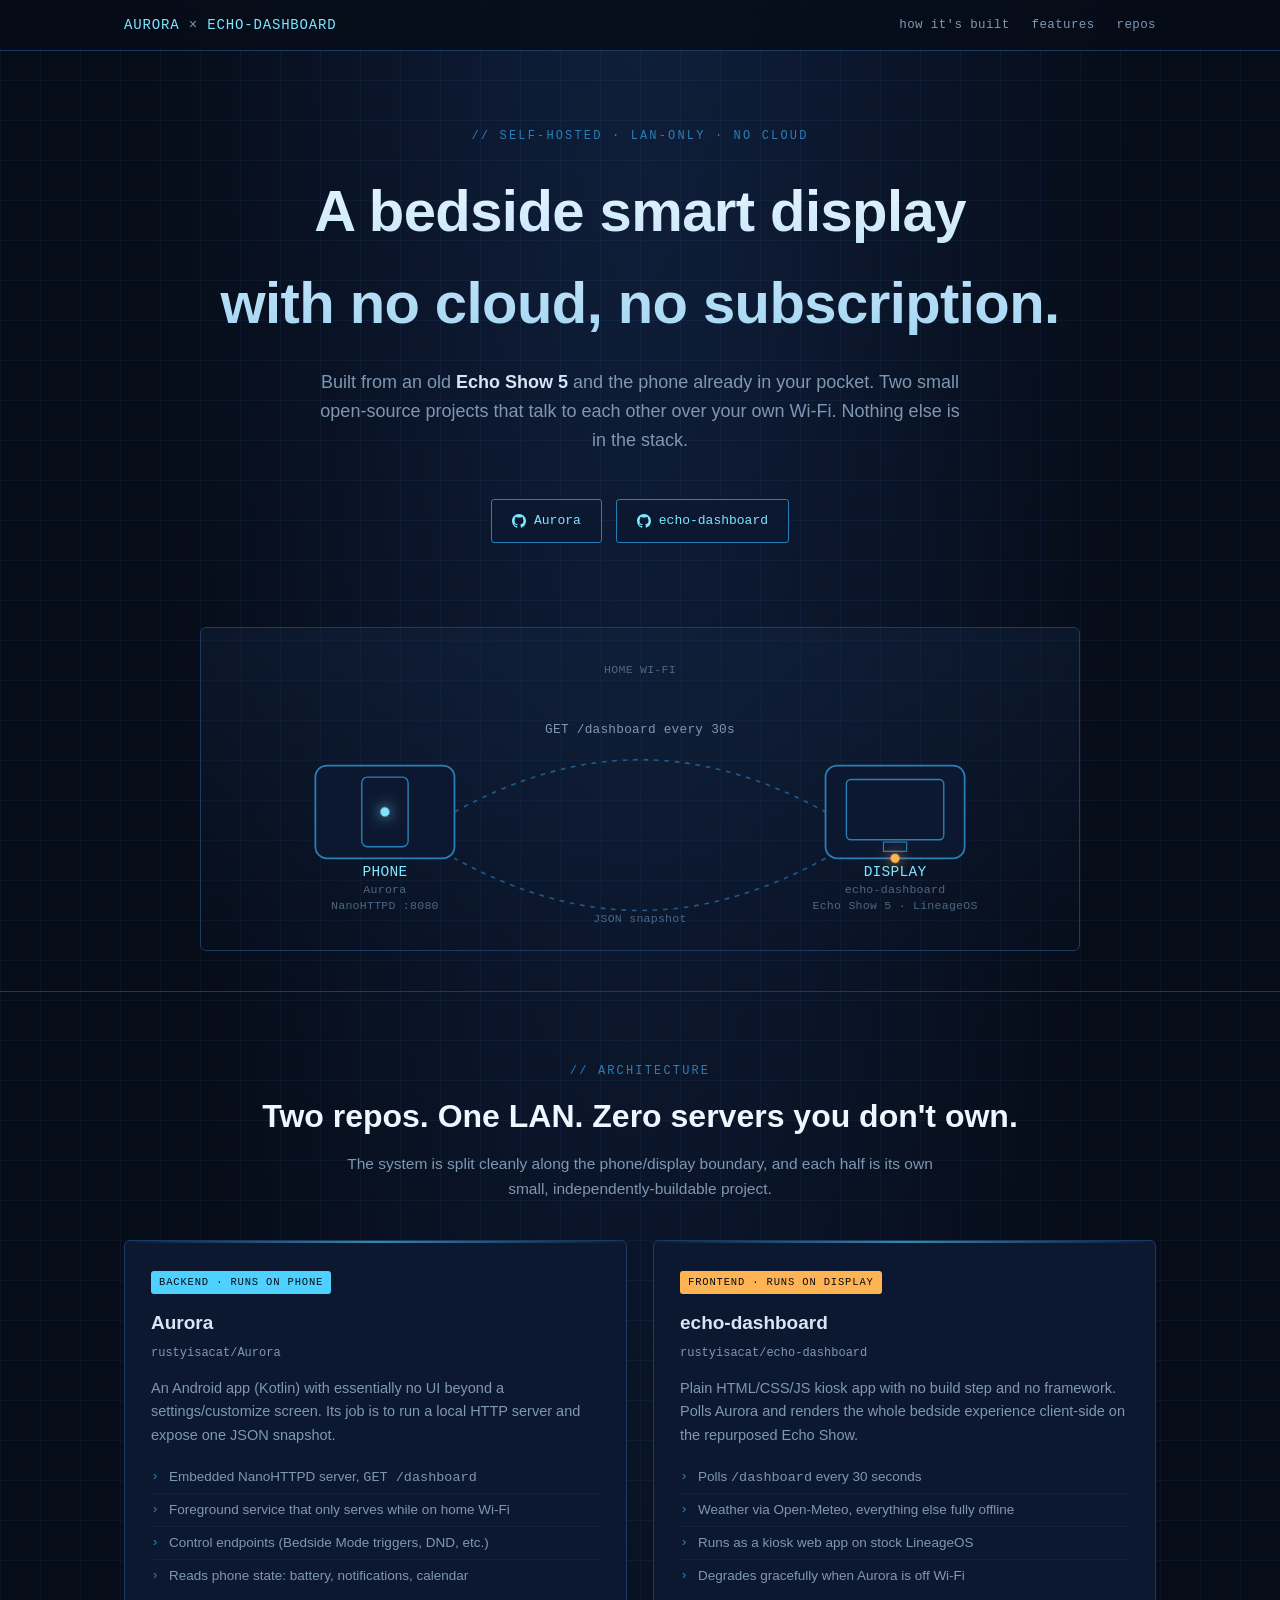
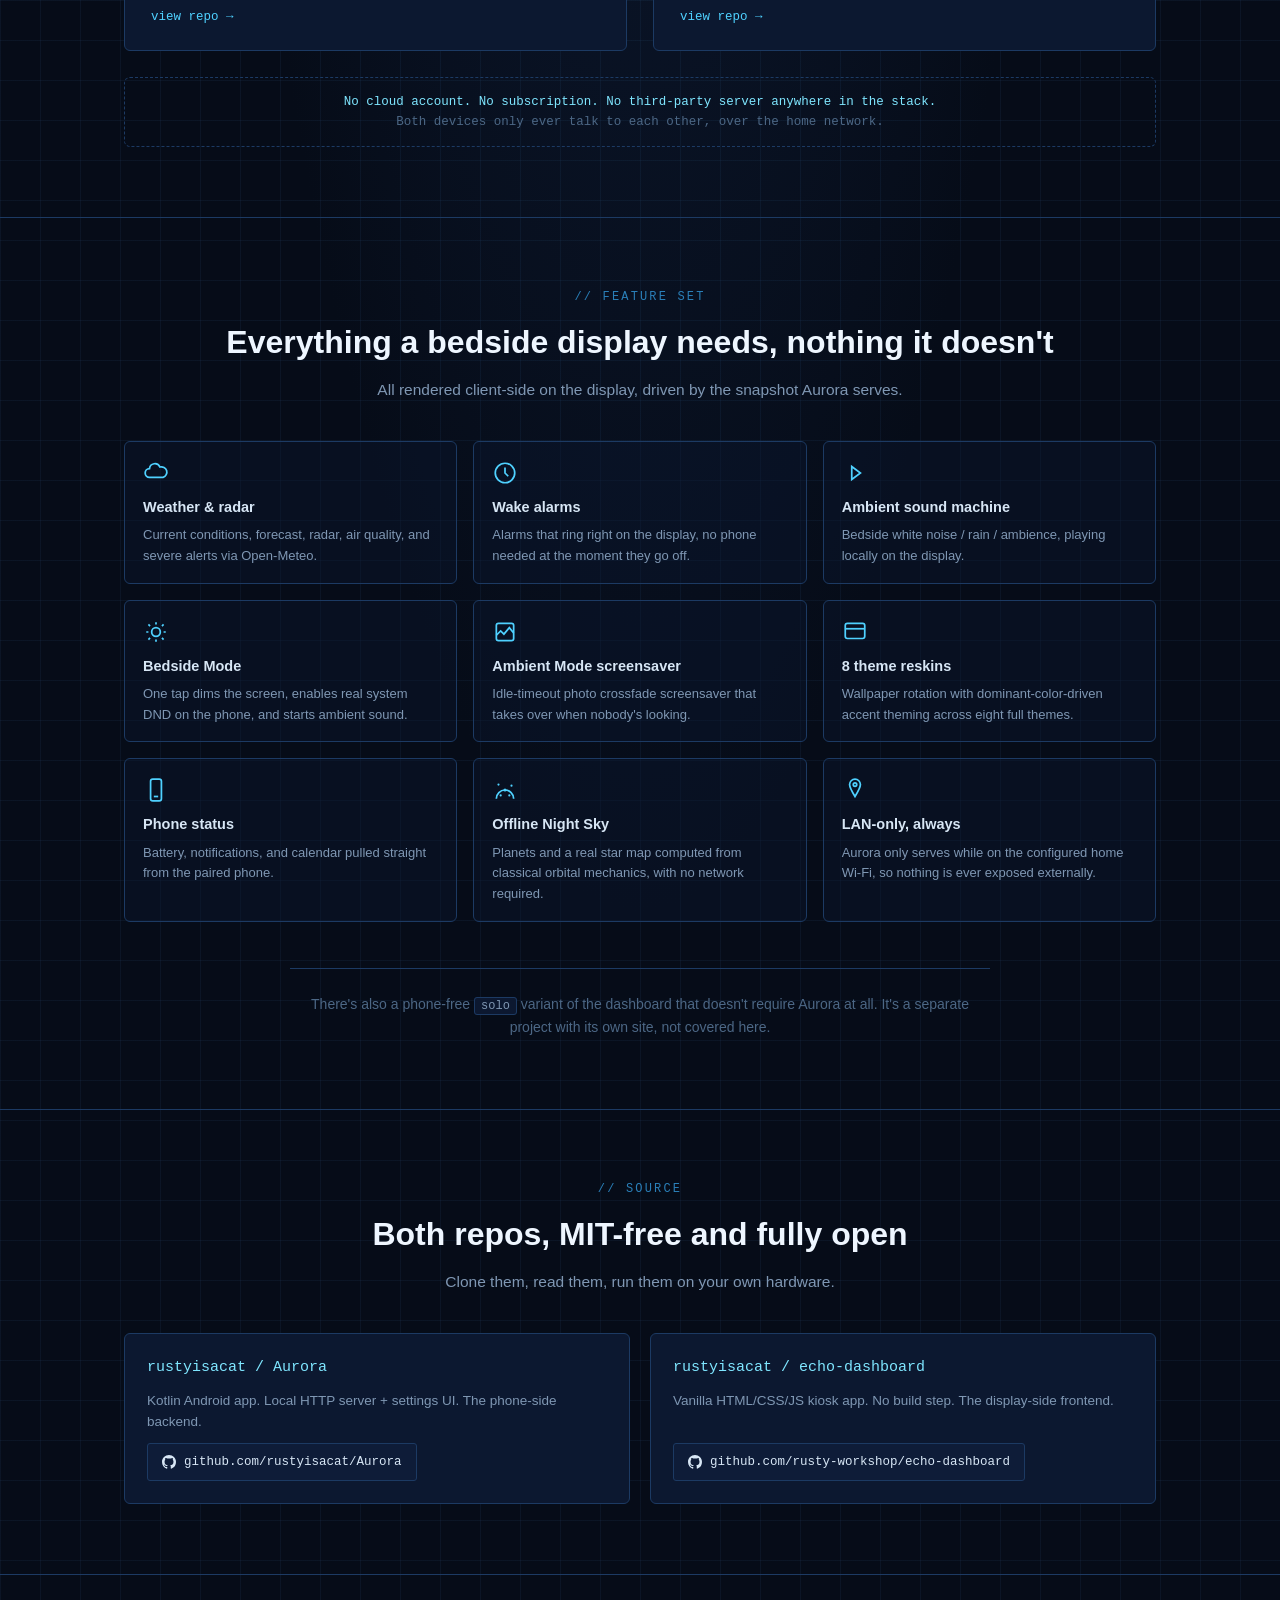
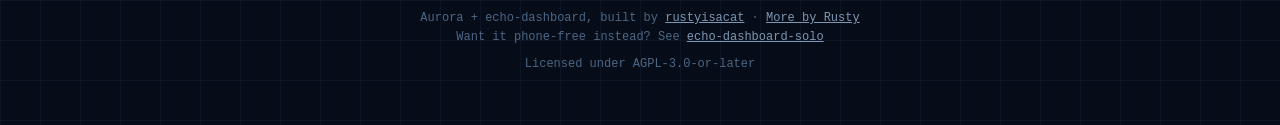
==== commit 0a38237e: "Update GitHub link + cross-link to new domains" ====
--- a/docs/index.html
+++ b/docs/index.html
@@ -455,7 +455,7 @@
         <svg viewBox="0 0 16 16"><path fill="currentColor" d="M8 0C3.58 0 0 3.58 0 8c0 3.54 2.29 6.53 5.47 7.59.4.07.55-.17.55-.38 0-.19-.01-.82-.01-1.49-2.01.37-2.53-.49-2.69-.94-.09-.23-.48-.94-.82-1.13-.28-.15-.68-.52-.01-.53.63-.01 1.08.58 1.23.82.72 1.21 1.87.87 2.33.66.07-.52.28-.87.51-1.07-1.78-.2-3.64-.89-3.64-3.95 0-.87.31-1.59.82-2.15-.08-.2-.36-1.02.08-2.12 0 0 .67-.21 2.2.82.64-.18 1.32-.27 2-.27.68 0 1.36.09 2 .27 1.53-1.04 2.2-.82 2.2-.82.44 1.1.16 1.92.08 2.12.51.56.82 1.27.82 2.15 0 3.07-1.87 3.75-3.65 3.95.29.25.54.73.54 1.48 0 1.07-.01 1.93-.01 2.2 0 .21.15.46.55.38A8.01 8.01 0 0 0 16 8c0-4.42-3.58-8-8-8z"/></svg>
         Aurora
       </a>
-      <a class="btn primary" href="https://github.com/rustyisacat/echo-dashboard" target="_blank" rel="noopener">
+      <a class="btn primary" href="https://github.com/rusty-workshop/echo-dashboard" target="_blank" rel="noopener">
         <svg viewBox="0 0 16 16"><path fill="currentColor" d="M8 0C3.58 0 0 3.58 0 8c0 3.54 2.29 6.53 5.47 7.59.4.07.55-.17.55-.38 0-.19-.01-.82-.01-1.49-2.01.37-2.53-.49-2.69-.94-.09-.23-.48-.94-.82-1.13-.28-.15-.68-.52-.01-.53.63-.01 1.08.58 1.23.82.72 1.21 1.87.87 2.33.66.07-.52.28-.87.51-1.07-1.78-.2-3.64-.89-3.64-3.95 0-.87.31-1.59.82-2.15-.08-.2-.36-1.02.08-2.12 0 0 .67-.21 2.2.82.64-.18 1.32-.27 2-.27.68 0 1.36.09 2 .27 1.53-1.04 2.2-.82 2.2-.82.44 1.1.16 1.92.08 2.12.51.56.82 1.27.82 2.15 0 3.07-1.87 3.75-3.65 3.95.29.25.54.73.54 1.48 0 1.07-.01 1.93-.01 2.2 0 .21.15.46.55.38A8.01 8.01 0 0 0 16 8c0-4.42-3.58-8-8-8z"/></svg>
         echo-dashboard
       </a>
@@ -540,7 +540,7 @@
           <li>Runs as a kiosk web app on stock LineageOS</li>
           <li>Degrades gracefully when Aurora is off Wi-Fi</li>
         </ul>
-        <a class="repolink" href="https://github.com/rustyisacat/echo-dashboard" target="_blank" rel="noopener">view repo →</a>
+        <a class="repolink" href="https://github.com/rusty-workshop/echo-dashboard" target="_blank" rel="noopener">view repo →</a>
       </div>
     </div>
 
@@ -633,9 +633,9 @@
       <div class="repo-card">
         <span class="name">rustyisacat / echo-dashboard</span>
         <span class="desc">Vanilla HTML/CSS/JS kiosk app. No build step. The display-side frontend.</span>
-        <a class="gh" href="https://github.com/rustyisacat/echo-dashboard" target="_blank" rel="noopener">
+        <a class="gh" href="https://github.com/rusty-workshop/echo-dashboard" target="_blank" rel="noopener">
           <svg viewBox="0 0 16 16" width="14" height="14"><path fill="currentColor" d="M8 0C3.58 0 0 3.58 0 8c0 3.54 2.29 6.53 5.47 7.59.4.07.55-.17.55-.38 0-.19-.01-.82-.01-1.49-2.01.37-2.53-.49-2.69-.94-.09-.23-.48-.94-.82-1.13-.28-.15-.68-.52-.01-.53.63-.01 1.08.58 1.23.82.72 1.21 1.87.87 2.33.66.07-.52.28-.87.51-1.07-1.78-.2-3.64-.89-3.64-3.95 0-.87.31-1.59.82-2.15-.08-.2-.36-1.02.08-2.12 0 0 .67-.21 2.2.82.64-.18 1.32-.27 2-.27.68 0 1.36.09 2 .27 1.53-1.04 2.2-.82 2.2-.82.44 1.1.16 1.92.08 2.12.51.56.82 1.27.82 2.15 0 3.07-1.87 3.75-3.65 3.95.29.25.54.73.54 1.48 0 1.07-.01 1.93-.01 2.2 0 .21.15.46.55.38A8.01 8.01 0 0 0 16 8c0-4.42-3.58-8-8-8z"/></svg>
-          github.com/rustyisacat/echo-dashboard
+          github.com/rusty-workshop/echo-dashboard
         </a>
       </div>
     </div>
@@ -645,7 +645,7 @@
 <footer>
   <div class="wrap">
     <div>Aurora + echo-dashboard, built by <a href="https://github.com/rustyisacat" target="_blank" rel="noopener">rustyisacat</a> &middot; <a href="https://rusty.is-a.dev" target="_blank" rel="noopener">More by Rusty</a></div>
-    <div>Want it phone-free instead? See <a href="https://rustyisacat.github.io/echo-dashboard-solo/" target="_blank" rel="noopener">echo-dashboard-solo</a></div>
+    <div>Want it phone-free instead? See <a href="https://echo-dashboard-solo.rusty.is-a.dev/" target="_blank" rel="noopener">echo-dashboard-solo</a></div>
     <div class="license">Licensed under AGPL-3.0-or-later</div>
   </div>
 </footer>
